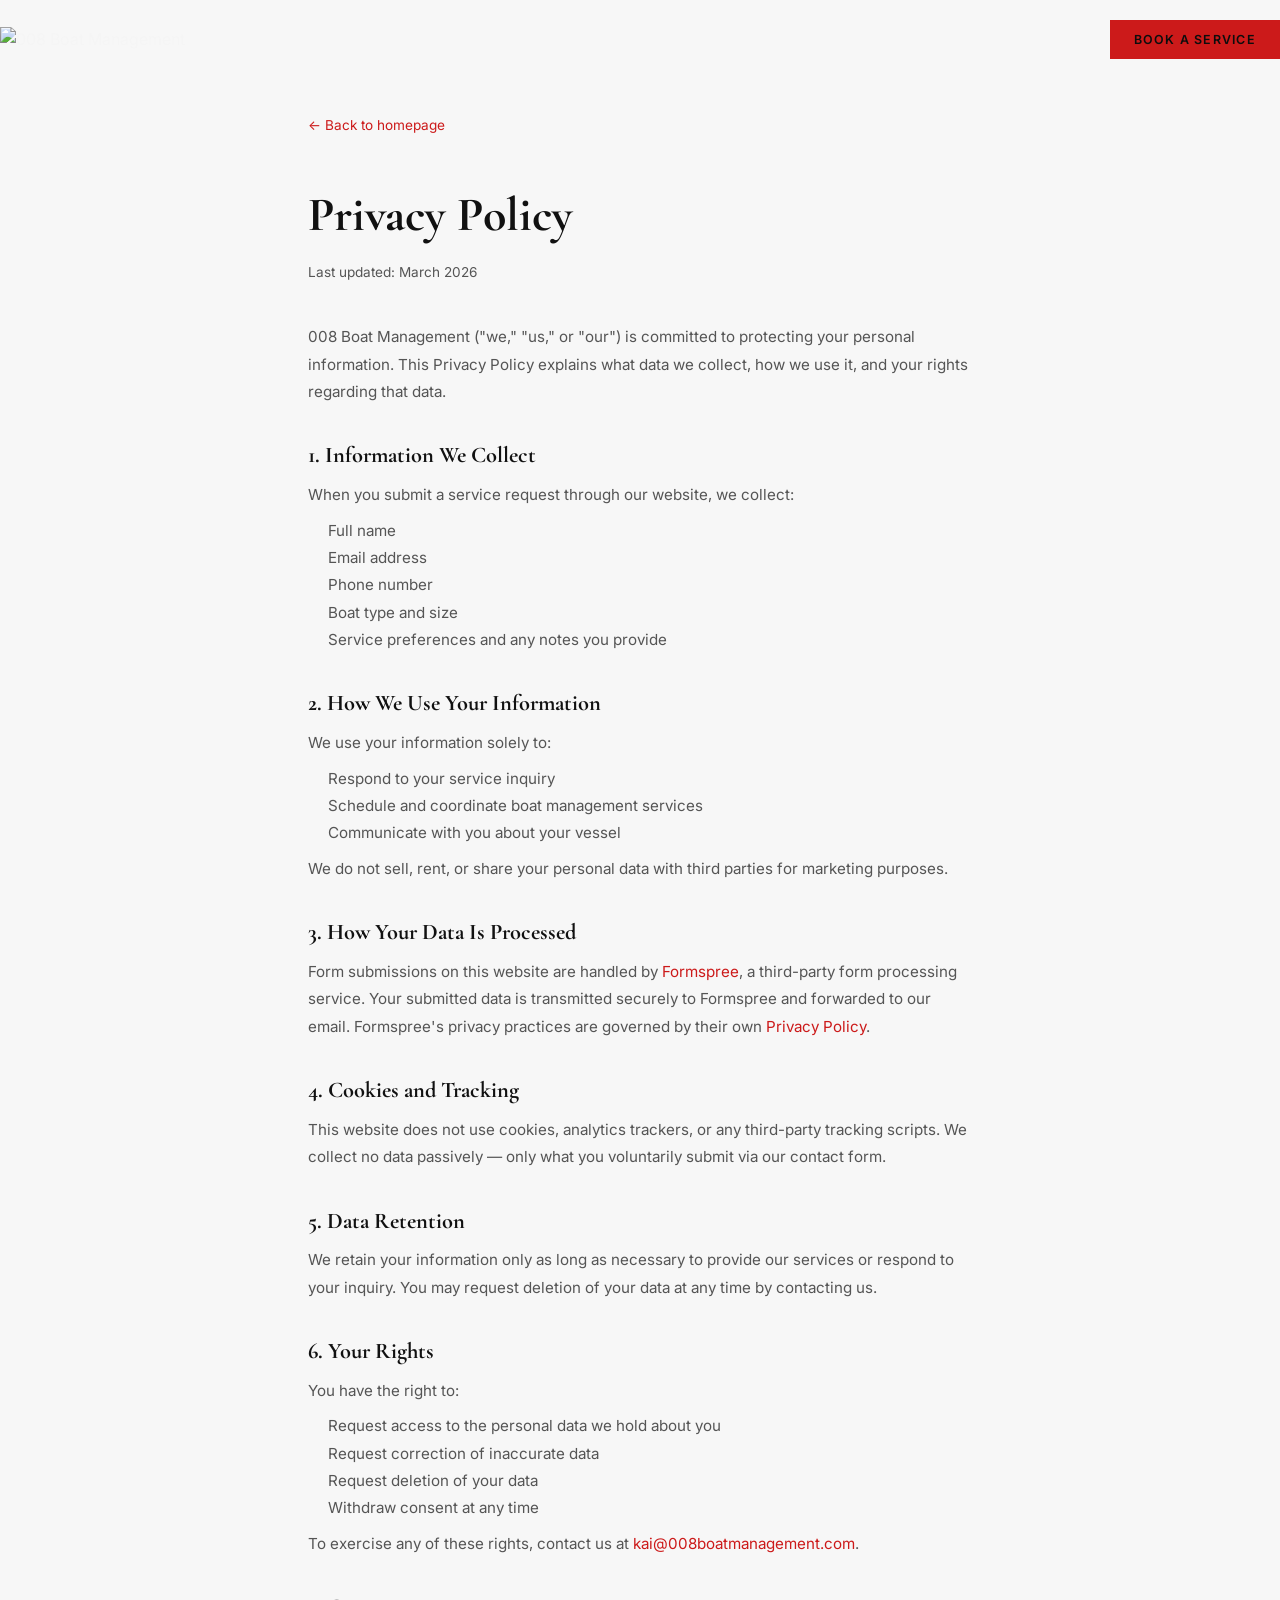
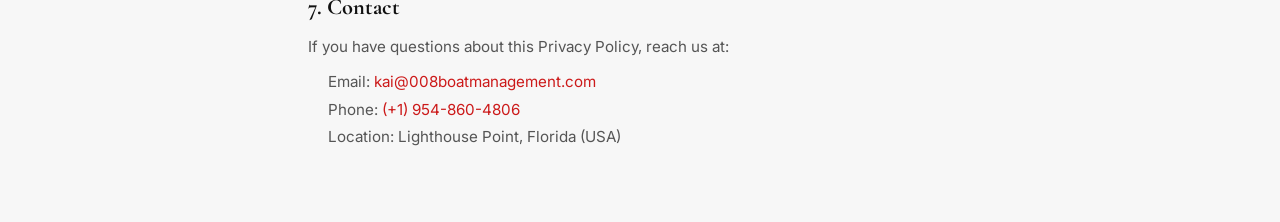
==== privacy.html @ 698dd179 "feat: add privacy policy page and footer link" ====
<!DOCTYPE html>
<html lang="en">
<head>
  <meta charset="UTF-8" />
  <meta name="viewport" content="width=device-width, initial-scale=1.0" />
  <title>Privacy Policy — 008 Boat Management</title>
  <link rel="preconnect" href="https://fonts.googleapis.com" />
  <link href="https://fonts.googleapis.com/css2?family=Cormorant+Garamond:wght@400;600;700&family=Inter:wght@300;400;500;600&display=swap" rel="stylesheet" />
  <link rel="stylesheet" href="style.css" />
  <style>
    .privacy-page {
      background: var(--light-alt);
      min-height: 100vh;
      padding: 7rem 0 4rem;
    }
    .privacy-page .container {
      max-width: 760px;
    }
    .privacy-page h1 {
      font-family: 'Cormorant Garamond', serif;
      font-size: clamp(2rem, 5vw, 3rem);
      color: var(--text-dark);
      margin-bottom: 0.5rem;
    }
    .privacy-page .last-updated {
      font-size: 0.85rem;
      color: var(--text-muted);
      margin-bottom: 2.5rem;
      display: block;
    }
    .privacy-page h2 {
      font-family: 'Cormorant Garamond', serif;
      font-size: 1.4rem;
      color: var(--text-dark);
      margin: 2rem 0 0.5rem;
    }
    .privacy-page p, .privacy-page li {
      font-family: 'Inter', sans-serif;
      font-size: 0.95rem;
      color: var(--text-muted);
      line-height: 1.8;
    }
    .privacy-page ul {
      padding-left: 1.25rem;
      margin: 0.5rem 0;
    }
    .privacy-page a {
      color: var(--gold);
      text-decoration: none;
    }
    .privacy-page a:hover {
      text-decoration: underline;
    }
    .privacy-back {
      display: inline-flex;
      align-items: center;
      gap: 0.4rem;
      font-family: 'Inter', sans-serif;
      font-size: 0.85rem;
      color: var(--text-muted);
      text-decoration: none;
      margin-bottom: 2.5rem;
    }
    .privacy-back:hover {
      color: var(--gold);
    }
  </style>
</head>
<body>

<nav class="navbar" id="navbar">
  <div class="nav-inner">
    <a href="index.html" class="nav-logo">
      <img src="https://cdn.prod.website-files.com/6924382c8e08fc47868a5664/6924382c8e08fc47868a5679_Color%20logo%20-%20no%20background.png" alt="008 Boat Management" class="logo-img" />
    </a>
    <a href="start.html" class="btn nav-cta">Book a Service</a>
  </div>
</nav>

<div class="privacy-page">
  <div class="container">
    <a href="index.html" class="privacy-back">← Back to homepage</a>
    <h1>Privacy Policy</h1>
    <span class="last-updated">Last updated: March 2026</span>

    <p>008 Boat Management ("we," "us," or "our") is committed to protecting your personal information. This Privacy Policy explains what data we collect, how we use it, and your rights regarding that data.</p>

    <h2>1. Information We Collect</h2>
    <p>When you submit a service request through our website, we collect:</p>
    <ul>
      <li>Full name</li>
      <li>Email address</li>
      <li>Phone number</li>
      <li>Boat type and size</li>
      <li>Service preferences and any notes you provide</li>
    </ul>

    <h2>2. How We Use Your Information</h2>
    <p>We use your information solely to:</p>
    <ul>
      <li>Respond to your service inquiry</li>
      <li>Schedule and coordinate boat management services</li>
      <li>Communicate with you about your vessel</li>
    </ul>
    <p>We do not sell, rent, or share your personal data with third parties for marketing purposes.</p>

    <h2>3. How Your Data Is Processed</h2>
    <p>Form submissions on this website are handled by <a href="https://formspree.io" target="_blank" rel="noopener">Formspree</a>, a third-party form processing service. Your submitted data is transmitted securely to Formspree and forwarded to our email. Formspree's privacy practices are governed by their own <a href="https://formspree.io/legal/privacy-policy/" target="_blank" rel="noopener">Privacy Policy</a>.</p>

    <h2>4. Cookies and Tracking</h2>
    <p>This website does not use cookies, analytics trackers, or any third-party tracking scripts. We collect no data passively — only what you voluntarily submit via our contact form.</p>

    <h2>5. Data Retention</h2>
    <p>We retain your information only as long as necessary to provide our services or respond to your inquiry. You may request deletion of your data at any time by contacting us.</p>

    <h2>6. Your Rights</h2>
    <p>You have the right to:</p>
    <ul>
      <li>Request access to the personal data we hold about you</li>
      <li>Request correction of inaccurate data</li>
      <li>Request deletion of your data</li>
      <li>Withdraw consent at any time</li>
    </ul>
    <p>To exercise any of these rights, contact us at <a href="mailto:kai@008boatmanagement.com">kai@008boatmanagement.com</a>.</p>

    <h2>7. Contact</h2>
    <p>If you have questions about this Privacy Policy, reach us at:</p>
    <ul>
      <li>Email: <a href="mailto:kai@008boatmanagement.com">kai@008boatmanagement.com</a></li>
      <li>Phone: <a href="tel:+19548604806">(+1) 954-860-4806</a></li>
      <li>Location: Lighthouse Point, Florida (USA)</li>
    </ul>
  </div>
</div>

<script src="script.js"></script>
</body>
</html>
---- style.css ----
/* ===== VARIABLES ===== */
:root {
  --bg: #0D0D0D;
  --bg-card: #1A1A1A;
  --gold: #CC1A1A;
  --gold-light: #E52222;
  --slate: #9A9A9A;
  --white: #F5F5F5;
  --light: #FFFFFF;
  --light-alt: #F7F7F7;
  --text-dark: #111111;
  --text-muted: #555555;
  --font-serif: 'Cormorant Garamond', Georgia, serif;
  --font-sans: 'Inter', system-ui, sans-serif;
  --section-pad: clamp(4rem, 8vw, 8rem);
  --max-width: 1200px;
  --gold-rgb: 204, 26, 26;
  --bg-rgb: 13, 13, 13;
  --bg-card-hover: #222222;
}

/* ===== LIGHT SECTIONS ===== */
.section-light {
  background: var(--light);
}
.section-light-alt {
  background: var(--light-alt);
}
.section-light .section-title,
.section-light-alt .section-title,
.section-light .hiw-step h3,
.section-light-alt .hiw-step h3 {
  color: var(--text-dark);
}
.section-light .section-sub,
.section-light .hiw-step p,
.section-light-alt .hiw-step p {
  color: var(--text-muted);
}
.section-light .divider,
.section-light-alt .divider {
  background: rgba(0,0,0,0.08);
}
.section-light + .divider,
.section-light-alt + .divider,
.divider + .section-light,
.divider + .section-light-alt {
  display: none;
}

/* ===== RESET ===== */
*, *::before, *::after { box-sizing: border-box; margin: 0; padding: 0; }
html { scroll-behavior: smooth; }
body {
  background: var(--bg);
  color: var(--white);
  font-family: var(--font-sans);
  line-height: 1.6;
  overflow-x: hidden;
}
img { display: block; max-width: 100%; }
a { color: inherit; text-decoration: none; }
ul, ol { list-style: none; }
button { cursor: pointer; font: inherit; background: none; border: none; }

/* ===== UTILITIES ===== */
.container { max-width: var(--max-width); margin: 0 auto; padding: 0 clamp(1.5rem, 4vw, 3rem); }
.gold-line { width: 60px; height: 2px; background: var(--gold); margin: 0 auto 1.5rem; }
.section-label {
  font-family: var(--font-sans);
  font-size: 0.75rem;
  font-weight: 600;
  letter-spacing: 0.2em;
  text-transform: uppercase;
  color: var(--gold);
  margin-bottom: 0.75rem;
}
.section-title {
  font-family: var(--font-serif);
  font-size: clamp(2rem, 4vw, 3rem);
  font-weight: 400;
  line-height: 1.2;
  color: var(--white);
  margin-bottom: 1rem;
}
.section-sub {
  font-size: 1.05rem;
  color: var(--slate);
  max-width: 560px;
  margin: 0 auto;
  line-height: 1.7;
}
.btn {
  display: inline-block;
  background: var(--gold);
  color: var(--bg);
  font-family: var(--font-sans);
  font-size: 0.85rem;
  font-weight: 600;
  letter-spacing: 0.1em;
  text-transform: uppercase;
  padding: 0.85rem 2rem;
  border: none;
  cursor: pointer;
  transition: background 0.2s, transform 0.2s;
}
.btn:hover { background: var(--gold-light); transform: translateY(-1px); }
.divider { width: 100%; height: 1px; background: rgba(var(--gold-rgb), 0.15); }
.section-title--lg-gap { margin-bottom: 1.5rem; }
.section-header { margin-bottom: 3.5rem; }
.footer-copy { color: var(--slate); font-size: 0.85rem; }

/* ===== NAVBAR ===== */
#navbar {
  position: fixed;
  top: 0; left: 0; right: 0;
  z-index: 100;
  transition: background 0.3s, backdrop-filter 0.3s, box-shadow 0.3s;
}
#navbar.scrolled {
  background: rgba(var(--bg-rgb),0.92);
  backdrop-filter: blur(12px);
  box-shadow: 0 1px 0 rgba(var(--gold-rgb), 0.12);
}
.nav-inner {
  display: flex;
  align-items: center;
  justify-content: space-between;
  padding-top: 1.25rem;
  padding-bottom: 1.25rem;
}
.nav-logo { display: flex; align-items: center; }
.nav-logo-img { height: 36px; width: auto; display: block; }
.nav-links {
  display: flex;
  align-items: center;
  gap: 2rem;
}
.nav-link {
  font-size: 0.78rem;
  font-weight: 600;
  letter-spacing: 0.12em;
  text-transform: uppercase;
  color: var(--white);
  transition: color 0.2s;
}
.nav-link:hover { color: var(--gold); }
.mobile-nav-link {
  font-size: 0.85rem;
  font-weight: 600;
  letter-spacing: 0.12em;
  text-transform: uppercase;
  color: var(--white);
  padding: 0.5rem 0;
  transition: color 0.2s;
}
.mobile-nav-link:hover { color: var(--gold); }
.nav-phone {
  font-size: 0.8rem;
  font-weight: 600;
  color: var(--white);
  letter-spacing: 0.05em;
  transition: color 0.2s;
}
.nav-phone:hover { color: var(--gold); }
.nav-cta { padding: 0.6rem 1.5rem; font-size: 0.78rem; }
@media (max-width: 900px) { .nav-phone { display: none; } }
@media (max-width: 900px) { .nav-links { display: none; } }
.hamburger {
  display: none;
  flex-direction: column;
  gap: 5px;
  background: none;
  border: none;
  cursor: pointer;
  padding: 4px;
}
.hamburger span {
  display: block;
  width: 24px;
  height: 2px;
  background: var(--white);
  transition: transform 0.2s, opacity 0.2s;
}
.hamburger.open span:nth-child(1) { transform: translateY(7px) rotate(45deg); }
.hamburger.open span:nth-child(2) { opacity: 0; }
.hamburger.open span:nth-child(3) { transform: translateY(-7px) rotate(-45deg); }
.mobile-menu {
  display: none;
  flex-direction: column;
  align-items: center;
  padding: 1.5rem;
  background: rgba(var(--bg-rgb),0.97);
  border-top: 1px solid rgba(var(--gold-rgb), 0.15);
}
.mobile-menu.open { display: flex; }
@media (max-width: 640px) {
  .hamburger { display: flex; }
  .nav-cta { display: none; }
}

/* ===== HERO ===== */
#hero {
  position: relative;
  min-height: 100vh;
  display: flex;
  align-items: center;
  overflow: hidden;
}
.hero-bg {
  position: absolute;
  inset: 0;
  background-image: url('https://images.unsplash.com/photo-1567899378494-47b22a2ae96a?w=1600&q=80');
  background-size: cover;
  background-position: center;
  background-color: var(--bg);
}
.hero-overlay {
  position: absolute;
  inset: 0;
  background: linear-gradient(135deg, rgba(var(--bg-rgb),0.92) 40%, rgba(var(--bg-rgb),0.6) 100%);
}
.hero-content {
  position: relative;
  z-index: 1;
  padding-top: 8rem;
  padding-bottom: 6rem;
  max-width: 680px;
}
.hero-title {
  font-family: var(--font-serif);
  font-size: clamp(3rem, 7vw, 5.5rem);
  font-weight: 400;
  line-height: 1.05;
  color: var(--white);
  margin-bottom: 1.25rem;
}
.hero-sub {
  font-size: clamp(1rem, 1.5vw, 1.15rem);
  color: var(--slate);
  max-width: 500px;
  margin-bottom: 2.5rem;
  line-height: 1.7;
}

/* ===== PROBLEM ===== */
#problem { padding: var(--section-pad) 0; }
.problem-inner { display: grid; gap: 3rem; }
.problem-text { text-align: center; }
.problem-cards {
  display: grid;
  grid-template-columns: repeat(3, 1fr);
  gap: 1.5rem;
}
.problem-card {
  background: var(--light);
  border: 1px solid rgba(0,0,0,0.08);
  padding: 2rem;
  transition: border-color 0.2s, box-shadow 0.2s;
}
.problem-card:hover { border-color: var(--gold); box-shadow: 0 4px 20px rgba(var(--gold-rgb),0.1); }
.problem-icon {
  width: 28px;
  height: 28px;
  color: var(--gold);
  margin-bottom: 1rem;
}
.problem-card h3 {
  font-family: var(--font-serif);
  font-size: 1.3rem;
  font-weight: 500;
  margin-bottom: 0.75rem;
  color: var(--text-dark);
}
.problem-card p { color: var(--text-muted); font-size: 0.95rem; line-height: 1.7; }
@media (max-width: 768px) {
  .problem-cards { grid-template-columns: 1fr; }
}

/* ===== HOW IT WORKS ===== */
#how-it-works { padding: var(--section-pad) 0; }
.hiw-inner { display: flex; flex-direction: column; gap: 3.5rem; }
.text-center { text-align: center; }
.hiw-steps {
  display: grid;
  grid-template-columns: 1fr auto 1fr auto 1fr;
  align-items: start;
  gap: 1.5rem;
}
.hiw-step { text-align: center; padding: 2rem 1rem; }
.hiw-num {
  font-family: var(--font-serif);
  font-size: 4rem;
  font-weight: 300;
  color: rgba(var(--gold-rgb), 0.2);
  line-height: 1;
  margin-bottom: 1rem;
}
.hiw-step h3 {
  font-family: var(--font-serif);
  font-size: 1.4rem;
  font-weight: 500;
  margin-bottom: 0.75rem;
  color: var(--text-dark);
}
.hiw-step p { color: var(--text-muted); font-size: 0.95rem; line-height: 1.7; }
.hiw-connector {
  width: 1px;
  height: 60px;
  background: rgba(var(--gold-rgb), 0.25);
  margin-top: 3.5rem;
  align-self: flex-start;
}
@media (max-width: 768px) {
  .hiw-steps {
    grid-template-columns: 1fr;
  }
  .hiw-connector {
    width: 60px; height: 1px;
    margin: 0 auto;
  }
}

/* ===== SERVICES ===== */
#services { padding: var(--section-pad) 0; }
.services-grid {
  display: grid;
  grid-template-columns: repeat(4, 1fr);
  gap: 1px;
  background: rgba(0,0,0,0.08);
  border: 1px solid rgba(0,0,0,0.08);
}
.service-card {
  background: var(--light);
  transition: background 0.2s, box-shadow 0.2s;
  display: flex;
  flex-direction: column;
}
.service-card:hover { background: var(--light-alt); box-shadow: inset 0 -3px 0 var(--gold); }
.service-photo {
  height: 180px;
  background-size: cover;
  background-position: center;
  background-color: var(--bg);
}
.service-card-body {
  padding: 1.5rem;
  flex: 1;
}
.service-icon {
  width: 22px;
  height: 22px;
  color: var(--gold);
  margin-bottom: 0.75rem;
}
.service-card h3 {
  font-family: var(--font-serif);
  font-size: 1.1rem;
  font-weight: 500;
  margin-bottom: 0.5rem;
  color: var(--text-dark);
}
.service-card p { color: var(--text-muted); font-size: 0.88rem; line-height: 1.6; }
@media (max-width: 1024px) {
  .services-grid { grid-template-columns: repeat(2, 1fr); }
}
@media (max-width: 640px) {
  .services-grid { grid-template-columns: 1fr; }
}

/* ===== WHY 008 ===== */
#why { padding: var(--section-pad) 0; background: var(--light-alt); }
.why-body {
  color: var(--text-muted);
  line-height: 1.8;
  margin-bottom: 2rem;
}
.why-inner {
  display: grid;
  grid-template-columns: 1fr 1fr;
  gap: 5rem;
  align-items: center;
}
.why-inner .section-title { color: var(--text-dark); }
.why-stats {
  display: grid;
  grid-template-columns: repeat(3, 1fr);
  gap: 1px;
  background: rgba(0,0,0,0.08);
  border: 1px solid rgba(0,0,0,0.08);
}
.why-stat {
  background: var(--light);
  padding: 2.5rem 1.5rem;
  text-align: center;
}
.why-stat-num {
  font-family: var(--font-serif);
  font-size: clamp(2rem, 4vw, 3rem);
  font-weight: 300;
  color: var(--gold);
  margin-bottom: 0.5rem;
}
.why-stat-label {
  font-size: 0.78rem;
  font-weight: 600;
  letter-spacing: 0.12em;
  text-transform: uppercase;
  color: var(--text-muted);
}
@media (max-width: 768px) {
  .why-inner { grid-template-columns: 1fr; gap: 2.5rem; }
}

/* ===== TESTIMONIALS ===== */
#testimonials { padding: var(--section-pad) 0; }
.testimonials-grid {
  display: grid;
  grid-template-columns: repeat(3, 1fr);
  gap: 1.5rem;
  margin-bottom: 2rem;
}
.testimonial-card {
  background: var(--light);
  border: 1px solid rgba(0,0,0,0.08);
  padding: 2rem;
  display: flex;
  flex-direction: column;
  gap: 1.25rem;
}
.testimonial-stars { color: var(--gold); font-size: 1rem; letter-spacing: 0.1em; }
.testimonial-text {
  font-family: var(--font-serif);
  font-size: 1.15rem;
  font-weight: 300;
  color: var(--text-dark);
  line-height: 1.7;
  flex: 1;
}
.testimonial-name {
  font-weight: 600;
  font-size: 0.9rem;
  color: var(--text-dark);
}
.testimonial-role { font-size: 0.8rem; color: var(--text-muted); margin-top: 0.2rem; }
.testimonial-disclaimer {
  text-align: center;
  font-size: 0.75rem;
  color: rgba(var(--gold-rgb), 0.3);
  font-style: italic;
}
@media (max-width: 768px) {
  .testimonials-grid { grid-template-columns: 1fr; }
}

/* ===== SERVICE AREAS ===== */
#areas { padding: var(--section-pad) 0; }
.areas-grid {
  display: grid;
  grid-template-columns: repeat(5, 1fr);
  gap: 1rem;
}
.area-item {
  display: flex;
  align-items: center;
  gap: 0.5rem;
  font-size: 0.92rem;
  font-weight: 500;
  color: var(--text-dark);
  background: var(--light);
  border: 1px solid rgba(0,0,0,0.07);
  padding: 0.85rem 1rem;
  transition: border-color 0.2s, color 0.2s;
}
.area-item:hover { border-color: var(--gold); color: var(--gold); }
.area-icon {
  width: 14px;
  height: 14px;
  color: var(--gold);
  flex-shrink: 0;
}
@media (max-width: 768px) { .areas-grid { grid-template-columns: repeat(2, 1fr); } }
@media (max-width: 480px) { .areas-grid { grid-template-columns: 1fr; } }

/* ===== CTA ===== */
#cta {
  padding: var(--section-pad) 0;
  background: var(--light);
  position: relative;
}
#cta::before {
  content: '';
  position: absolute;
  top: 0; left: 50%; transform: translateX(-50%);
  width: 1px; height: 60px;
  background: linear-gradient(to bottom, transparent, var(--gold));
}
.cta-inner { padding-top: 2rem; text-align: center; }
.cta-title {
  font-family: var(--font-serif);
  font-size: clamp(2rem, 5vw, 4rem);
  font-weight: 400;
  color: var(--text-dark);
  margin-bottom: 1.25rem;
  line-height: 1.15;
}
.cta-sub {
  color: var(--text-muted);
  max-width: 520px;
  margin: 0 auto 2.5rem;
  line-height: 1.7;
}
.cta-btn { font-size: 0.9rem; padding: 1rem 2.5rem; }
.cta-location {
  margin-top: 1.5rem;
  font-size: 0.82rem;
  color: var(--text-muted);
  letter-spacing: 0.05em;
}
.cta-location-icon {
  width: 14px;
  height: 14px;
  color: var(--gold);
  vertical-align: middle;
  display: inline-block;
}
/* ===== FOOTER ===== */
footer {
  background: var(--light-alt);
  border-top: 1px solid rgba(0,0,0,0.08);
  padding: 3rem 0 2rem;
}
.footer-top {
  display: grid;
  grid-template-columns: 1fr 1fr 1fr;
  gap: 2rem;
  align-items: start;
  margin-bottom: 0;
}
.footer-logo { height: 48px; width: auto; }
.footer-contact, .footer-socials {
  display: flex;
  flex-direction: column;
  gap: 0.5rem;
}
.footer-link {
  font-size: 0.85rem;
  color: var(--text-muted);
  transition: color 0.2s;
}
.footer-link:hover { color: var(--gold); }
.footer-copy { color: var(--text-muted); font-size: 0.8rem; text-align: center; }
@media (max-width: 640px) {
  .footer-top { grid-template-columns: 1fr; }
  .footer-copy { text-align: left; }
}
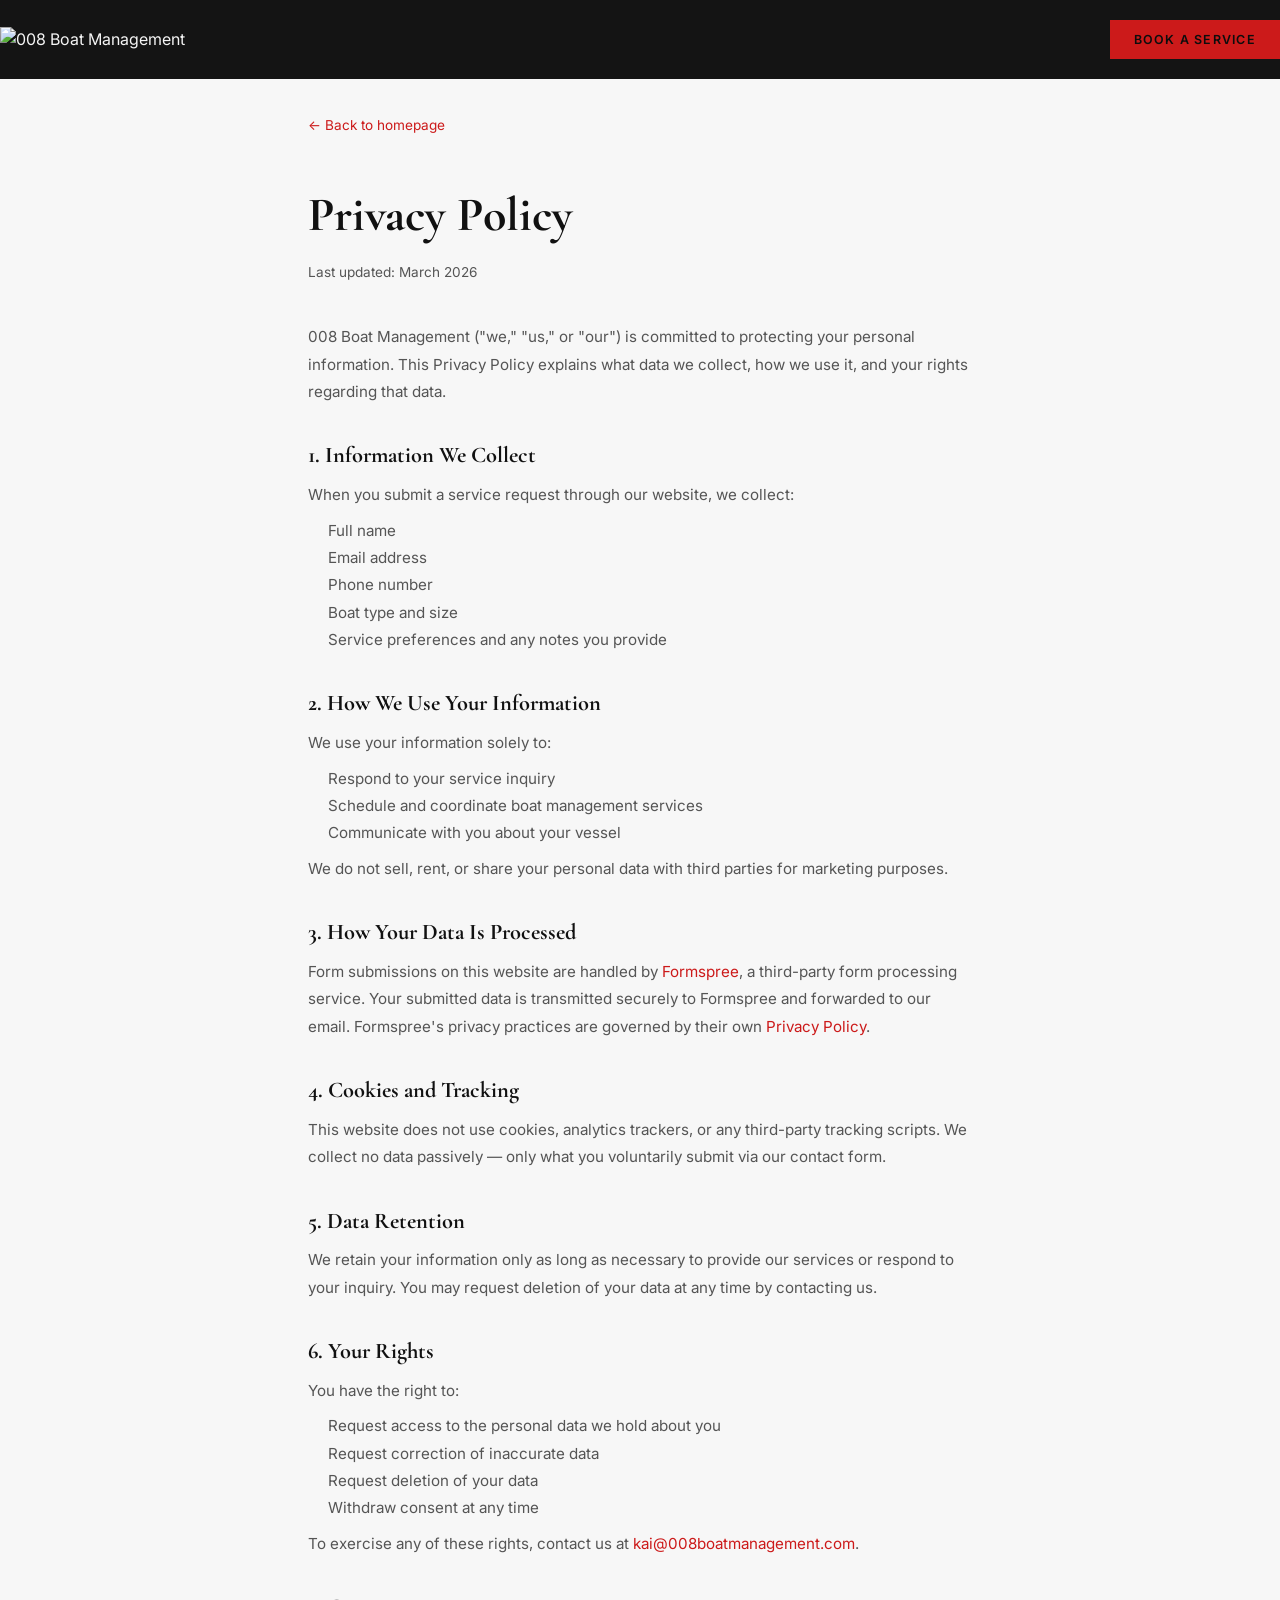
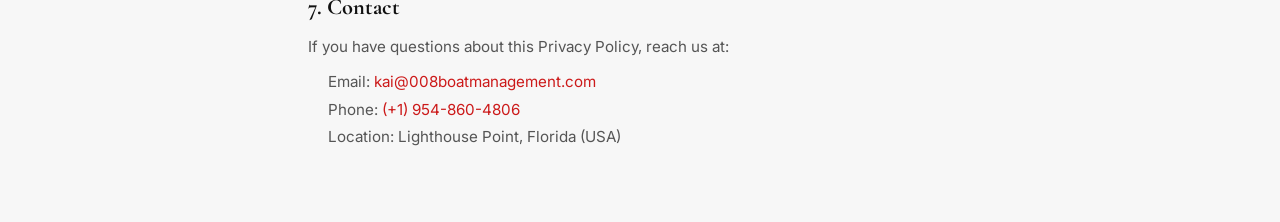
==== commit 3c3ff9dd: "fix: force dark navbar on privacy page so logo is visible" ====
--- a/privacy.html
+++ b/privacy.html
@@ -8,6 +8,7 @@
   <link href="https://fonts.googleapis.com/css2?family=Cormorant+Garamond:wght@400;600;700&family=Inter:wght@300;400;500;600&display=swap" rel="stylesheet" />
   <link rel="stylesheet" href="style.css" />
   <style>
+    .navbar { background: rgba(13,13,13,0.97) !important; box-shadow: 0 1px 0 rgba(255,255,255,0.06); }
     .privacy-page {
       background: var(--light-alt);
       min-height: 100vh;
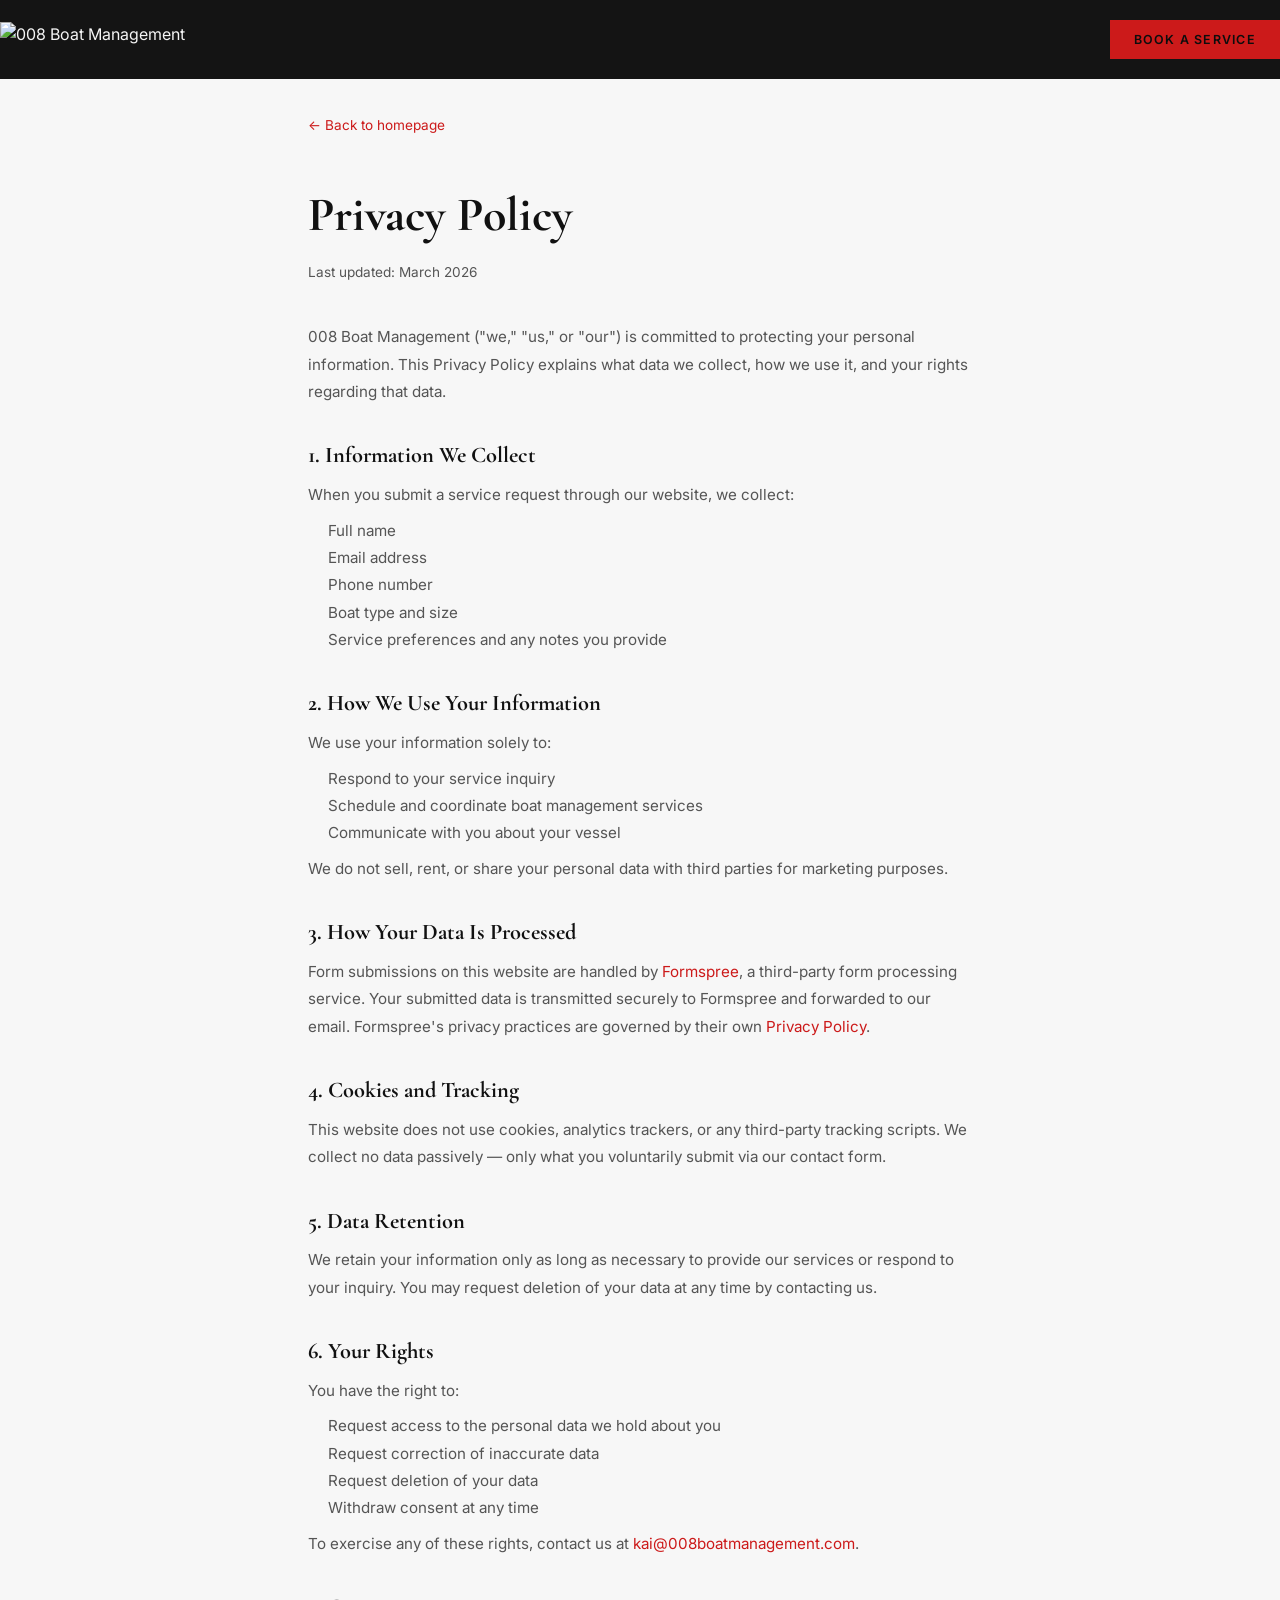
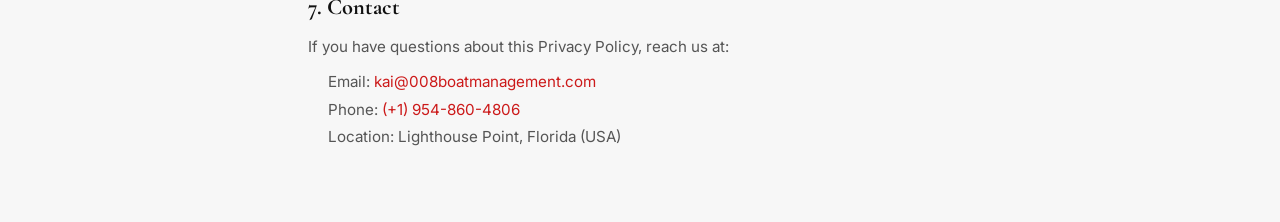
==== commit 96e1b9f7: "fix: use correct logo URL on privacy page navbar" ====
--- a/privacy.html
+++ b/privacy.html
@@ -72,7 +72,7 @@
 <nav class="navbar" id="navbar">
   <div class="nav-inner">
     <a href="index.html" class="nav-logo">
-      <img src="https://cdn.prod.website-files.com/6924382c8e08fc47868a5664/6924382c8e08fc47868a5679_Color%20logo%20-%20no%20background.png" alt="008 Boat Management" class="logo-img" />
+      <img src="https://cdn.prod.website-files.com/6924382c8e08fc47868a5664/692438b390f0cfb249477f5a_2025_088_FULL%20LOGO%20W-%20EDGE.png" alt="008 Boat Management" class="nav-logo-img" />
     </a>
     <a href="start.html" class="btn nav-cta">Book a Service</a>
   </div>
